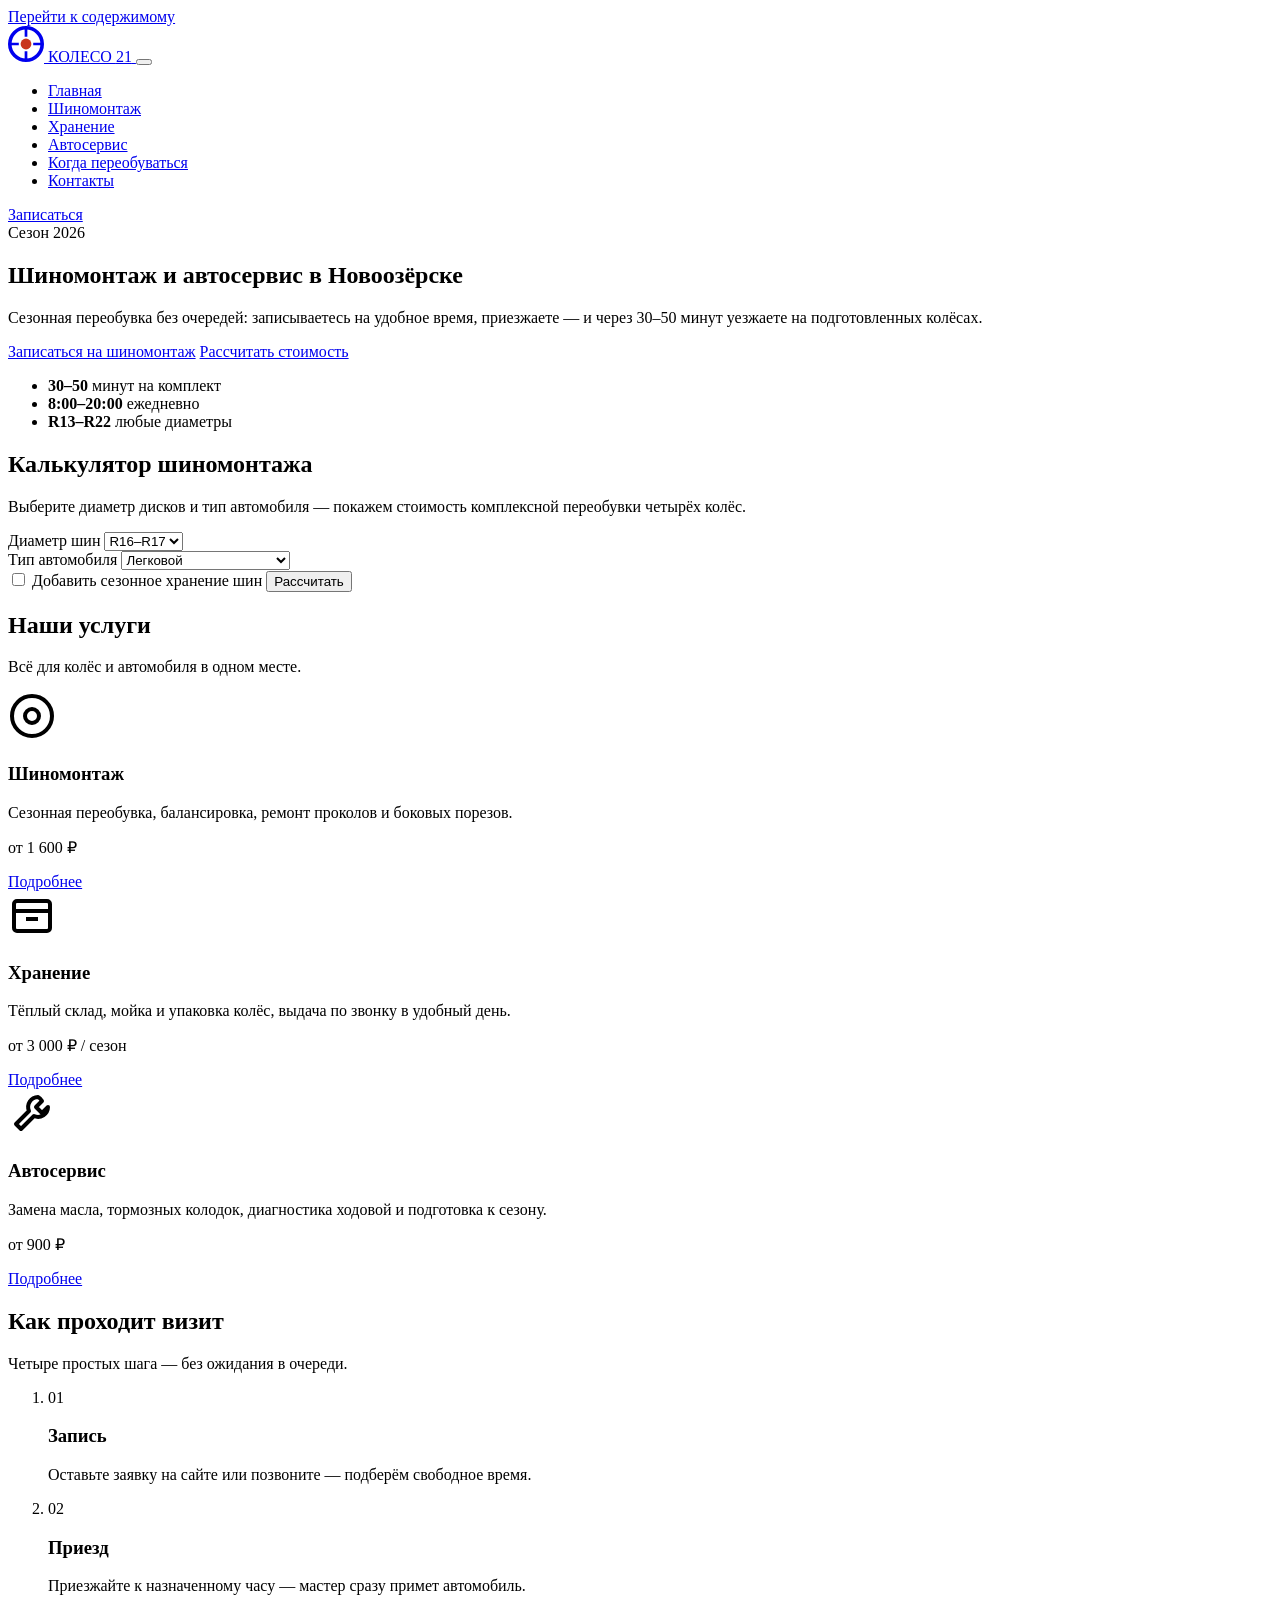
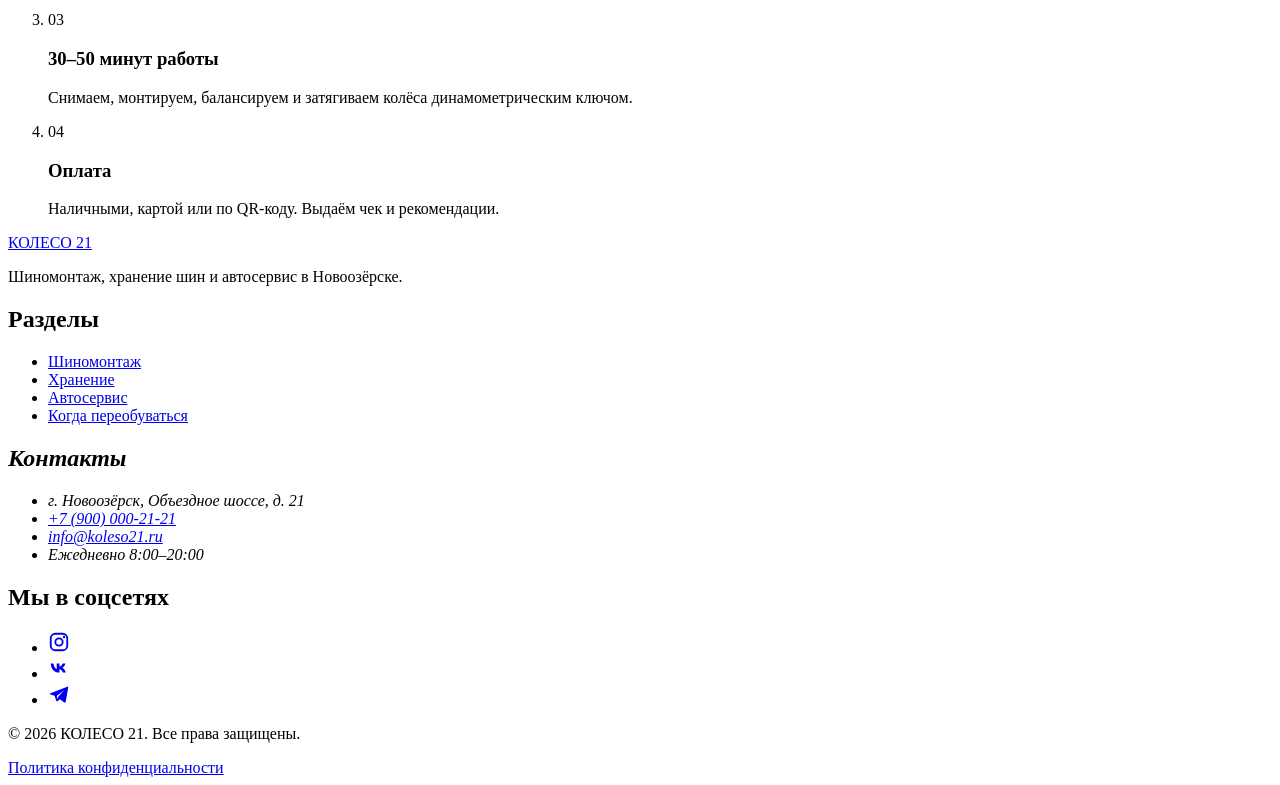
==== index.html @ c30027ce "create "Главная страница" - index.html (Ai + me)" ====
<!DOCTYPE html>
<!-- saved from url=(0051)https://website-project-plan-21.v0.build/index.html -->
<html lang="ru">
<head>
  <meta charset="UTF-8">
  <meta name="viewport" content="width=device-width, initial-scale=1">
  <title>КОЛЕСО 21 — шиномонтаж и автосервис в Новоозёрске</title>
  <meta name="description" content="Шиномонтаж, сезонное хранение шин и автосервис в Новоозёрске. Переобувка без очереди за 30–50 минут. Рассчитайте стоимость онлайн и запишитесь.">
  <meta name="theme-color" content="#1F2226">
  <link rel="icon" href="img/favicon.svg" type="image/svg+xml">
  <link rel="apple-touch-icon" href="img/favicon.svg">
  <meta property="og:type" content="website">
  <meta property="og:title" content="КОЛЕСО 21 — шиномонтаж и автосервис в Новоозёрске">
  <meta property="og:description" content="Сезонная переобувка без очереди, хранение шин и автосервис.">
  <meta property="og:locale" content="ru_RU">
  <meta property="og:image" content="img/og.jpg">

  <!-- Google Analytics 4: замените G-XXXXXXXXXX на реальный идентификатор -->
  <script async="" src="https://www.googletagmanager.com/gtag/js?id=G-XXXXXXXXXX"></script>
  <script>
    window.dataLayer = window.dataLayer || [];
    function gtag(){dataLayer.push(arguments);}
    gtag('js', new Date());
    gtag('config', 'G-XXXXXXXXXX');
  </script>

  <!-- Шрифты Oswald и Inter с кириллицей -->
  <link rel="preconnect" href="https://fonts.googleapis.com">
  <link rel="preconnect" href="https://fonts.gstatic.com" crossorigin>
  <link rel="stylesheet" href="https://fonts.googleapis.com/css2?family=Oswald:wght@500;600;700&family=Inter:wght@400;500;600&display=swap&subset=cyrillic">

  <!-- Твои локальные стили и скрипты -->
  <link rel="stylesheet" href="css/style.css">
  <script src="js/analytics.js" defer></script>
  <script src="js/main.js" defer></script>
</head>
<body>
  <a class="skip-link" href="index.html#main">Перейти к содержимому</a>

  <!-- ===== Шапка и меню ===== -->
  <header class="header">
    <div class="container header__inner">
      <a class="logo" href="index.html" aria-label="КОЛЕСО 21 — на главную">
        <svg class="logo__icon" viewBox="0 0 40 40" width="36" height="36" aria-hidden="true">
          <circle cx="20" cy="20" r="18" fill="none" stroke="currentColor" stroke-width="4"></circle>
          <circle cx="20" cy="20" r="6" fill="#C8361D"></circle>
          <path d="M20 2v10M20 28v10M2 20h10M28 20h10" stroke="currentColor" stroke-width="3"></path>
        </svg>
        <span class="logo__text">КОЛЕСО <span class="logo__accent">21</span></span>
      </a>

      <button class="burger" type="button" aria-expanded="false" aria-controls="main-nav" aria-label="Открыть меню">
        <span class="burger__line"></span>
        <span class="burger__line"></span>
        <span class="burger__line"></span>
      </button>

      <nav class="nav" id="main-nav" aria-label="Основное меню">
        <ul class="nav__list">
          <li><a class="nav__link is-active" href="index.html" aria-current="page">Главная</a></li>
          <li><a class="nav__link" href="tires.html">Шиномонтаж</a></li>
          <li><a class="nav__link" href="storage.html">Хранение</a></li>
          <li><a class="nav__link" href="services.html">Автосервис</a></li>
          <li><a class="nav__link" href="winter-tips.html">Когда переобуваться</a></li>
          <li><a class="nav__link" href="contacts.html">Контакты</a></li>
        </ul>
        <a class="btn btn--primary nav__cta" href="contacts.html#booking" data-event="contact_click" data-button-name="header_booking" data-page-section="header">Записаться</a>
      </nav>
    </div>
  </header>

  <main id="main">
    <!-- ===== Главный экран ===== -->
    <section class="hero" aria-labelledby="hero-title">
      <div class="hero__bg hero__bg--shadow" aria-hidden="true"></div>
      <div class="hero__bg hero__bg--overlay" aria-hidden="true"></div>
    <!-- <section class="hero" aria-labelledby="hero-title" style="background:
          linear-gradient(90deg, #1F2226 0%, #1F2226 35%, rgba(31,34,38,0.6) 60%, transparent 90%), 
          linear-gradient(100deg, rgba(31,34,38,.96) 0%, rgba(31,34,38,.85) 55%, rgba(200,54,29,.75) 100%), 
          repeating-linear-gradient(135deg, rgba(42,46,51,.6) 0 14px, rgba(31,34,38,.6) 14px 28px), 
          url('img/shadow.webp') right center / auto 100% no-repeat;"> -->
      <div class="container hero__inner">
        <span class="badge">Сезон 2026</span>
        <h1 class="hero__title" id="hero-title">Шиномонтаж и автосервис в Новоозёрске</h1>
        <p class="hero__lead">Сезонная переобувка без очередей: записываетесь на удобное время, приезжаете — и через 30–50 минут уезжаете на подготовленных колёсах.</p>
        <div class="hero__actions">
          <a class="btn btn--primary btn--lg" href="contacts.html#booking" data-event="cta_click" data-button-name="hero_booking" data-page-section="hero">Записаться на шиномонтаж</a>
          <a class="btn btn--ghost btn--lg" href="index.html#calculator" data-event="cta_click" data-button-name="hero_calc" data-page-section="hero">Рассчитать стоимость</a>
        </div>
        <ul class="hero__facts">
          <li><strong>30–50</strong> минут на комплект</li>
          <li><strong>8:00–20:00</strong> ежедневно</li>
          <li><strong>R13–R22</strong> любые диаметры</li>
        </ul>
      </div>
    </section>

    <!-- ===== Калькулятор ===== -->
    <section class="section section--gray" id="calculator" aria-labelledby="calc-title">
      <div class="container calc">
        <div class="calc__intro">
          <h2 class="section__title" id="calc-title">Калькулятор шиномонтажа</h2>
          <p class="section__lead">Выберите диаметр дисков и тип автомобиля — покажем стоимость комплексной переобувки четырёх колёс.</p>
        </div>

        <form class="calc__form card" id="calc-form" novalidate="">
          <div class="field">
            <label class="field__label" for="rim-size">Диаметр шин</label>
            <select class="field__control" id="rim-size" name="rim_size" required="">
              <option value="R13-R15">R13–R15</option>
              <option value="R16-R17" selected="">R16–R17</option>
              <option value="R18-R19">R18–R19</option>
              <option value="R20+">R20+</option>
            </select>
          </div>

          <div class="field">
            <label class="field__label" for="car-type">Тип автомобиля</label>
            <select class="field__control" id="car-type" name="car_type" required="">
              <option value="легковой" selected="">Легковой</option>
              <option value="кроссовер">Кроссовер</option>
              <option value="внедорожник">Внедорожник / минивэн</option>
            </select>
          </div>

          <label class="checkbox">
            <input class="checkbox__input" type="checkbox" id="add-storage" name="add_storage">
            <span class="checkbox__box" aria-hidden="true"></span>
            <span class="checkbox__text">Добавить сезонное хранение шин</span>
          </label>

          <button class="btn btn--primary btn--block" type="submit" data-event="tire_calc" data-button-name="calc_submit" data-page-section="calculator">Рассчитать</button>

          <div class="calc__result" id="calc-result" aria-live="polite" hidden="">
            <div class="calc__row">
              <span>Комплексный шиномонтаж</span>
              <strong class="calc__price" id="result-package">0 ₽</strong>
            </div>
            <div class="calc__row" id="result-storage-row" hidden="">
              <span>Хранение шин (сезон)</span>
              <strong class="calc__price" id="result-storage">0 ₽</strong>
            </div>
            <div class="calc__row calc__row--total">
              <span>Итого</span>
              <strong class="calc__price calc__price--total" id="result-total">0 ₽</strong>
            </div>
            <p class="calc__note">Цена ориентировочная, включает снятие, монтаж, балансировку и установку 4 колёс.</p>
            <a class="btn btn--primary btn--block" id="calc-book-btn" href="contacts.html#booking" style="margin-top: 16px;" data-event="cta_click" data-button-name="calc_booking" data-page-section="calculator">Записаться с этим расчётом</a>
          </div>
        </form>
      </div>
    </section>

    <!-- ===== Услуги ===== -->
    <section class="section" aria-labelledby="services-title">
      <div class="container">
        <h2 class="section__title" id="services-title">Наши услуги</h2>
        <p class="section__lead">Всё для колёс и автомобиля в одном месте.</p>

        <div class="grid grid--services">
          <article class="service-card card" data-event="service_view" data-service-name="Шиномонтаж" data-page-section="services">
            <svg class="service-card__icon" viewBox="0 0 48 48" width="48" height="48" aria-hidden="true">
              <circle cx="24" cy="24" r="20" fill="none" stroke="currentColor" stroke-width="4"></circle>
              <circle cx="24" cy="24" r="7" fill="none" stroke="currentColor" stroke-width="4"></circle>
            </svg>
            <h3 class="service-card__title">Шиномонтаж</h3>
            <p class="service-card__text">Сезонная переобувка, балансировка, ремонт проколов и боковых порезов.</p>
            <p class="service-card__price">от 1 600 ₽</p>
            <a class="btn btn--secondary" href="tires.html">Подробнее</a>
          </article>

          <article class="service-card card" data-event="service_view" data-service-name="Хранение" data-page-section="services">
            <svg class="service-card__icon" viewBox="0 0 48 48" width="48" height="48" aria-hidden="true">
              <rect x="6" y="10" width="36" height="30" rx="3" fill="none" stroke="currentColor" stroke-width="4"></rect>
              <path d="M6 20h36M18 28h12" stroke="currentColor" stroke-width="4"></path>
            </svg>
            <h3 class="service-card__title">Хранение</h3>
            <p class="service-card__text">Тёплый склад, мойка и упаковка колёс, выдача по звонку в удобный день.</p>
            <p class="service-card__price">от 3 000 ₽ / сезон</p>
            <a class="btn btn--secondary" href="storage.html">Подробнее</a>
          </article>

          <article class="service-card card" data-event="service_view" data-service-name="Автосервис" data-page-section="services">
            <svg class="service-card__icon" viewBox="0 0 48 48" width="48" height="48" aria-hidden="true">
              <path d="M30 8a10 10 0 0 0-9 14L8 35l5 5 13-13a10 10 0 0 0 14-9l-6 6-6-6 6-6a10 10 0 0 0-4-4z" fill="none" stroke="currentColor" stroke-width="4" stroke-linejoin="round"></path>
            </svg>
            <h3 class="service-card__title">Автосервис</h3>
            <p class="service-card__text">Замена масла, тормозных колодок, диагностика ходовой и подготовка к сезону.</p>
            <p class="service-card__price">от 900 ₽</p>
            <a class="btn btn--secondary" href="services.html">Подробнее</a>
          </article>
        </div>
      </div>
    </section>

    <!-- ===== Как проходит визит ===== -->
    <section class="section section--dark" aria-labelledby="steps-title">
      <div class="container">
        <h2 class="section__title" id="steps-title">Как проходит визит</h2>
        <p class="section__lead">Четыре простых шага — без ожидания в очереди.</p>

        <ol class="grid grid--steps steps">
          <li class="step">
            <span class="step__num">01</span>
            <h3 class="step__title">Запись</h3>
            <p class="step__text">Оставьте заявку на сайте или позвоните — подберём свободное время.</p>
          </li>
          <li class="step">
            <span class="step__num">02</span>
            <h3 class="step__title">Приезд</h3>
            <p class="step__text">Приезжайте к назначенному часу — мастер сразу примет автомобиль.</p>
          </li>
          <li class="step">
            <span class="step__num">03</span>
            <h3 class="step__title">30–50 минут работы</h3>
            <p class="step__text">Снимаем, монтируем, балансируем и затягиваем колёса динамометрическим ключом.</p>
          </li>
          <li class="step">
            <span class="step__num">04</span>
            <h3 class="step__title">Оплата</h3>
            <p class="step__text">Наличными, картой или по QR-коду. Выдаём чек и рекомендации.</p>
          </li>
        </ol>
      </div>
    </section>
  </main>

  <!-- ===== Подвал ===== -->
  <footer class="footer">
    <div class="container footer__grid">
      <div class="footer__col">
        <a class="logo logo--light" href="index.html" aria-label="КОЛЕСО 21 — на главную">
          <span class="logo__text">КОЛЕСО <span class="logo__accent">21</span></span>
        </a>
        <p class="footer__about">Шиномонтаж, хранение шин и автосервис в Новоозёрске.</p>
      </div>

      <nav class="footer__col" aria-label="Навигация в подвале">
        <h2 class="footer__title">Разделы</h2>
        <ul class="footer__list">
          <li><a href="tires.html">Шиномонтаж</a></li>
          <li><a href="storage.html">Хранение</a></li>
          <li><a href="services.html">Автосервис</a></li>
          <li><a href="winter-tips.html">Когда переобуваться</a></li>
        </ul>
      </nav>

      <address class="footer__col">
        <h2 class="footer__title">Контакты</h2>
        <ul class="footer__list">
          <li>г. Новоозёрск, Объездное шоссе, д. 21</li>
          <li><a href="tel:+79000002121" data-event="contact_click" data-button-name="footer_phone" data-page-section="footer">+7 (900) 000-21-21</a></li>
          <li><a href="mailto:info@koleso21.ru">info@koleso21.ru</a></li>
          <li>Ежедневно 8:00–20:00</li>
        </ul>
      </address>

      <div class="footer__col">
        <h2 class="footer__title">Мы в соцсетях</h2>
        <ul class="socials">
          <li>
            <a class="socials__link" href="https://instagram.com/" target="_blank" rel="noopener noreferrer" data-event="social_click" data-network="instagram" data-page-section="footer" aria-label="Instagram">
              <svg viewBox="0 0 24 24" width="22" height="22" aria-hidden="true"><rect x="3" y="3" width="18" height="18" rx="5" fill="none" stroke="currentColor" stroke-width="2"></rect><circle cx="12" cy="12" r="4" fill="none" stroke="currentColor" stroke-width="2"></circle><circle cx="17.5" cy="6.5" r="1.3" fill="currentColor"></circle></svg>
            </a>
          </li>
          <li>
            <a class="socials__link" href="https://vk.com/" target="_blank" rel="noopener noreferrer" data-event="social_click" data-network="vk" data-page-section="footer" aria-label="ВКонтакте">
              <svg viewBox="0 0 24 24" width="22" height="22" aria-hidden="true"><path d="M3 7h3c.4 3.5 2 5.5 3.5 6V7h3v3.5c1.5-.2 3-2 3.5-3.5h3c-.5 2.2-2.2 4-3.4 4.8 1.2.6 3.1 2.2 3.9 5.2h-3.3c-.7-2-2.2-3.5-3.7-3.7V17H12c-5 0-8.6-3.5-9-10z" fill="currentColor"></path></svg>
            </a>
          </li>
          <li>
            <a class="socials__link" href="https://t.me/" target="_blank" rel="noopener noreferrer" data-event="social_click" data-network="telegram" data-page-section="footer" aria-label="Telegram">
              <svg viewBox="0 0 24 24" width="22" height="22" aria-hidden="true"><path d="M21 4 2.8 11.1c-1 .4-1 1.2-.2 1.5l4.6 1.4 1.8 5.4c.2.6.9.8 1.4.4l2.6-2.1 4.8 3.5c.6.4 1.4.1 1.5-.6L22 5.2c.2-.9-.4-1.5-1-1.2zM9.5 14.2l8-6.2-6.5 7.2-.3 2.8-1.2-3.8z" fill="currentColor"></path></svg>
            </a>
          </li>
        </ul>
      </div>
    </div>

    <div class="container footer__bottom">
      <p>© 2026 КОЛЕСО 21. Все права защищены.</p>
      <a href="privacy.html">Политика конфиденциальности</a>
    </div>
  </footer>


</body></html>
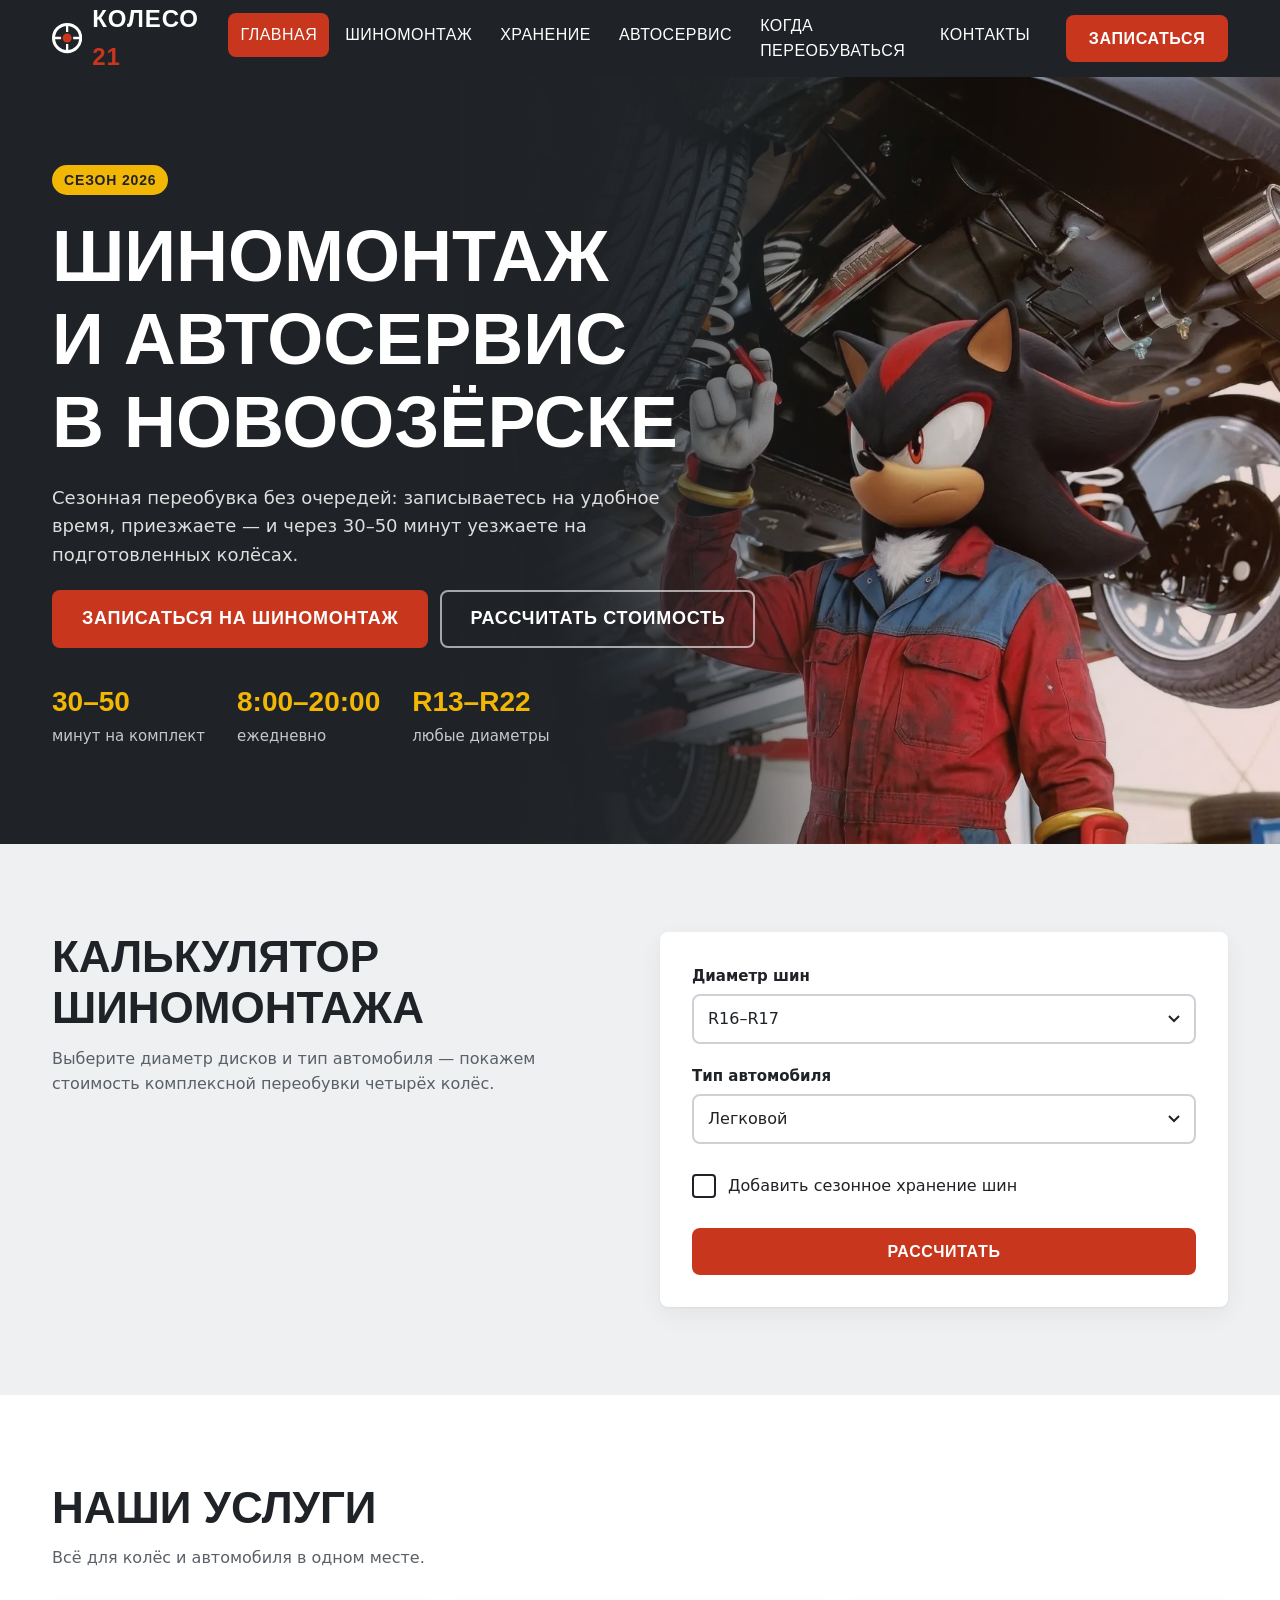
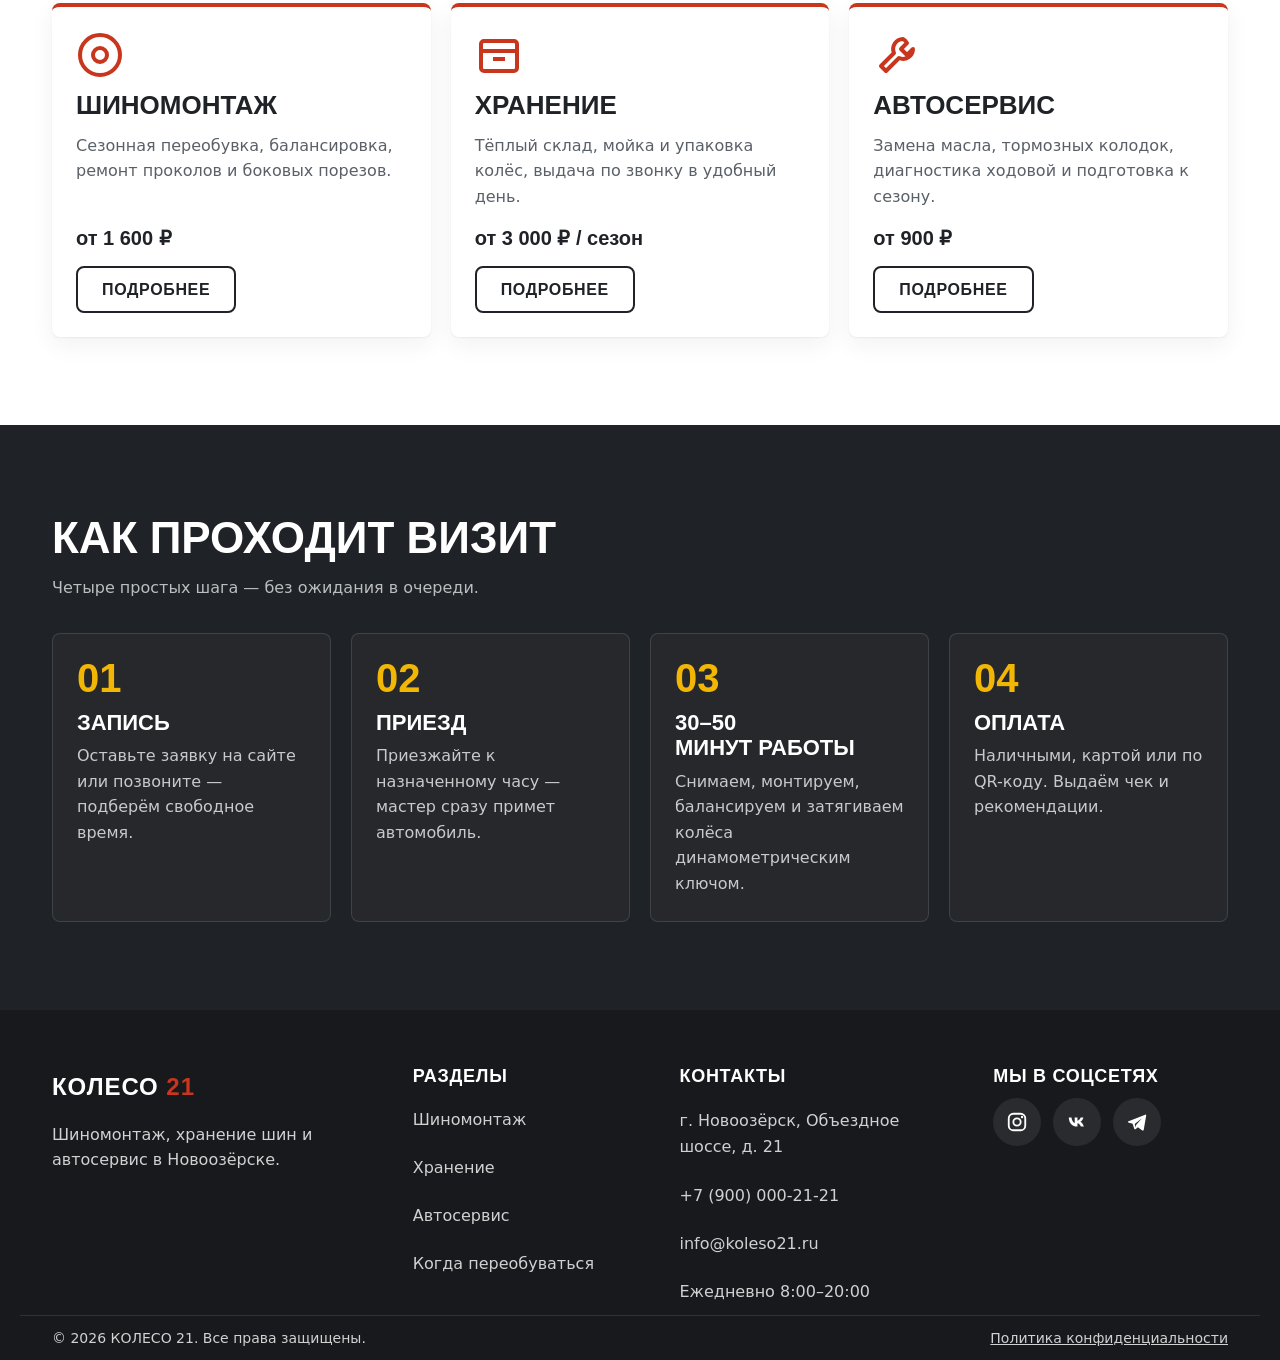
==== commit 6ebae961: "add G-XXXXXXXXXX" ====
--- a/index.html
+++ b/index.html
@@ -15,13 +15,13 @@
   <meta property="og:locale" content="ru_RU">
   <meta property="og:image" content="img/og.jpg">
 
-  <!-- Google Analytics 4: замените G-XXXXXXXXXX на реальный идентификатор -->
-  <script async="" src="https://www.googletagmanager.com/gtag/js?id=G-XXXXXXXXXX"></script>
+  <!-- Google Analytics 4: замените G-SKPXPFBT0C на реальный идентификатор -->
+  <script async="" src="https://www.googletagmanager.com/gtag/js?id=G-SKPXPFBT0C"></script>
   <script>
     window.dataLayer = window.dataLayer || [];
     function gtag(){dataLayer.push(arguments);}
     gtag('js', new Date());
-    gtag('config', 'G-XXXXXXXXXX');
+    gtag('config', 'G-SKPXPFBT0C');
   </script>
 
   <!-- Шрифты Oswald и Inter с кириллицей -->
--- a/css/style.css
+++ b/css/style.css
@@ -0,0 +1,310 @@
+/* ===== Дизайн-токены ===== */
+:root {
+  --c-red: #C8361D;
+  --c-red-dark: #A82C17;
+  --c-graphite: #1F2226;
+  --c-gray: #EEF0F2;
+  --c-yellow: #F2B705;
+  --c-white: #FFFFFF;
+  --c-muted: #5A6068;
+
+  --f-head: Oswald, "Arial Narrow", sans-serif;
+  --f-body: Inter, system-ui, Arial, sans-serif;
+
+  --radius: 8px;
+  --header-h: 72px;
+}
+
+/* ===== Сброс ===== */
+*, *::before, *::after { box-sizing: border-box; }
+html { scroll-behavior: smooth; scroll-padding-top: var(--header-h); }
+body {
+  margin: 0;
+  font-family: var(--f-body);
+  font-size: 16px;
+  line-height: 1.6;
+  color: var(--c-graphite);
+  background: var(--c-white);
+}
+body.is-locked { overflow: hidden; }
+h1, h2, h3 { font-family: var(--f-head); line-height: 1.15; margin: 0; text-wrap: balance; }
+p { margin: 0; }
+ul, ol { margin: 0; padding: 0; list-style: none; }
+a { color: inherit; }
+img, svg { display: block; max-width: 100%; }
+address { font-style: normal; }
+:focus-visible { outline: 3px solid var(--c-yellow); outline-offset: 2px; }
+
+.skip-link {
+  position: absolute; left: 8px; top: -60px; z-index: 100;
+  padding: 12px 16px; background: var(--c-yellow); color: var(--c-graphite); font-weight: 600;
+}
+.skip-link:focus { top: 8px; }
+
+.container { width: 100%; max-width: 1240px; margin: 0 auto; padding: 0 20px; }
+
+/* ===== Кнопки ===== */
+.btn {
+  display: inline-flex; align-items: center; justify-content: center; gap: 8px;
+  min-width: 44px; min-height: 44px; padding: 12px 24px;
+  font-family: var(--f-head); font-weight: 600; font-size: 16px; letter-spacing: .04em;
+  text-transform: uppercase; text-decoration: none; line-height: 1.2;
+  border: 2px solid transparent; border-radius: var(--radius); cursor: pointer;
+  transition: background-color .2s, color .2s, border-color .2s, transform .1s;
+}
+.btn:active { transform: translateY(1px); }
+.btn--primary { background: var(--c-red); color: var(--c-white); }
+.btn--primary:hover { background: var(--c-red-dark); }
+.btn--secondary { background: transparent; color: var(--c-graphite); border-color: var(--c-graphite); }
+.btn--secondary:hover { background: var(--c-graphite); color: var(--c-white); }
+.btn--ghost { background: transparent; color: var(--c-white); border-color: rgba(255,255,255,.6); }
+.btn--ghost:hover { background: var(--c-white); color: var(--c-graphite); }
+.btn--lg { min-height: 56px; padding: 16px 28px; font-size: 18px; }
+.btn--block { width: 100%; }
+
+.badge {
+  display: inline-block; padding: 4px 12px; border-radius: 999px;
+  background: var(--c-yellow); color: var(--c-graphite);
+  font-family: var(--f-head); font-weight: 600; font-size: 14px; text-transform: uppercase; letter-spacing: .06em;
+}
+
+.card { background: var(--c-white); border-radius: var(--radius); padding: 24px; box-shadow: 0 1px 2px rgba(31,34,38,.06), 0 8px 24px rgba(31,34,38,.06); }
+
+/* ===== Шапка ===== */
+.header { position: sticky; top: 0; z-index: 50; background: var(--c-graphite); color: var(--c-white); }
+.header__inner { display: flex; align-items: center; justify-content: space-between; min-height: var(--header-h); gap: 16px; }
+
+.logo { display: inline-flex; align-items: center; gap: 10px; min-height: 44px; text-decoration: none; color: var(--c-white); }
+.logo__text { font-family: var(--f-head); font-weight: 700; font-size: 24px; letter-spacing: .04em; }
+.logo__accent { color: var(--c-red); }
+
+.burger {
+  display: inline-flex; flex-direction: column; justify-content: center; align-items: center; gap: 5px;
+  width: 44px; height: 44px; padding: 0; background: transparent; border: 0; cursor: pointer; color: var(--c-white);
+}
+.burger__line { width: 24px; height: 2px; background: currentColor; transition: transform .2s, opacity .2s; }
+.burger[aria-expanded="true"] .burger__line:nth-child(1) { transform: translateY(7px) rotate(45deg); }
+.burger[aria-expanded="true"] .burger__line:nth-child(2) { opacity: 0; }
+.burger[aria-expanded="true"] .burger__line:nth-child(3) { transform: translateY(-7px) rotate(-45deg); }
+
+/* Мобильное меню: полноэкранная панель */
+.nav {
+  position: fixed; inset: var(--header-h) 0 0 0; z-index: 49;
+  display: flex; flex-direction: column; gap: 24px; padding: 24px 20px;
+  background: var(--c-graphite); overflow-y: auto;
+  transform: translateX(100%); visibility: hidden; transition: transform .25s, visibility .25s;
+}
+.nav.is-open { transform: none; visibility: visible; }
+.nav__list { display: flex; flex-direction: column; }
+.nav__link {
+  display: flex; align-items: center; min-height: 52px; padding: 0 4px;
+  font-family: var(--f-head); font-size: 22px; font-weight: 500; text-transform: uppercase; letter-spacing: .03em;
+  text-decoration: none; border-bottom: 1px solid rgba(255,255,255,.1);
+}
+.nav__link:hover { color: var(--c-yellow); }
+.nav__link.is-active { color: var(--c-red); }
+
+/* ===== Главный экран ===== */
+/* ===== Главный экран ===== */
+.hero {
+  color: var(--c-white);
+  position: relative;
+  isolation: isolate;
+  overflow: hidden;
+}
+
+.hero__bg {
+  position: absolute;
+  inset: 0;
+  pointer-events: none;
+}
+
+/* Градиенты — нижний слой */
+.hero__bg--overlay {
+  z-index: -2;
+  background:
+    linear-gradient(
+      90deg,
+      #1F2226 0%,
+      #1F2226 35%,
+      rgba(31, 34, 38, 0.6) 60%,
+      transparent 90%
+    ),
+    linear-gradient(
+      100deg,
+      rgba(31, 34, 38, 0.96) 0%,
+      rgba(31, 34, 38, 0.85) 55%,
+      rgba(200, 54, 29, 0.75) 100%
+    ),
+    repeating-linear-gradient(
+      135deg,
+      rgba(42, 46, 51, 0.6) 0 14px,
+      rgba(31, 34, 38, 0.6) 14px 28px
+    );
+}
+
+/* Картинка ежа — верхний слой */
+.hero__bg--shadow {
+  z-index: -1;
+  opacity: 0.8; /* прозрачность ежа */
+  background: url('../img/shadow.webp') right center / auto 100% no-repeat;
+}
+
+/* Контент поверх обоих слоёв */
+.hero > :not(.hero__bg) {
+  position: relative;
+  z-index: 1;
+}
+
+.hero__inner { display: flex; flex-direction: column; align-items: flex-start; gap: 20px; padding-top: 56px; padding-bottom: 64px; }
+.hero__title { font-size: clamp(36px, 8vw, 72px); font-weight: 700; text-transform: uppercase; max-width: 16ch; }
+.hero__lead { font-size: 18px; max-width: 56ch; color: rgba(255,255,255,.85); text-wrap: pretty; }
+.hero__actions { display: flex; flex-direction: column; gap: 12px; width: 100%; }
+.hero__facts { display: flex; flex-wrap: wrap; gap: 12px 32px; margin-top: 12px; color: rgba(255,255,255,.75); font-size: 15px; }
+.hero__facts strong { display: block; font-family: var(--f-head); font-size: 28px; color: var(--c-yellow); font-weight: 600; }
+
+/* ===== Секции ===== */
+.section { padding: 64px 0; }
+.section--gray { background: var(--c-gray); }
+.section--dark { background: var(--c-graphite); color: var(--c-white); }
+.section__title { font-size: clamp(28px, 5vw, 44px); font-weight: 600; text-transform: uppercase; }
+.section__lead { margin-top: 12px; margin-bottom: 32px; color: var(--c-muted); max-width: 60ch; }
+.section--dark .section__lead { color: rgba(255,255,255,.7); }
+
+/* ===== Сетки: 1 колонка (375), 2 (768), 3–4 (1280) ===== */
+.grid { display: grid; grid-template-columns: 1fr; gap: 20px; }
+
+/* ===== Калькулятор ===== */
+.calc { display: flex; flex-direction: column; gap: 24px; }
+.calc__intro .section__lead { margin-bottom: 0; }
+.calc__form { display: flex; flex-direction: column; gap: 20px; }
+.field { display: flex; flex-direction: column; gap: 6px; }
+.field__label { font-weight: 600; font-size: 15px; }
+.field__control {
+  min-height: 48px; padding: 10px 40px 10px 14px; font: inherit; font-size: 16px; color: var(--c-graphite);
+  background: var(--c-white) url("data:image/svg+xml,%3Csvg xmlns='http://www.w3.org/2000/svg' width='12' height='8'%3E%3Cpath d='M1 1l5 5 5-5' fill='none' stroke='%231F2226' stroke-width='2'/%3E%3C/svg%3E") no-repeat right 14px center;
+  border: 2px solid #CDD1D6; border-radius: var(--radius); appearance: none; cursor: pointer;
+}
+.field__control:hover { border-color: var(--c-graphite); }
+
+.checkbox { display: flex; align-items: center; gap: 12px; min-height: 44px; cursor: pointer; }
+.checkbox__input { position: absolute; opacity: 0; width: 1px; height: 1px; }
+.checkbox__box {
+  flex: none; width: 24px; height: 24px; border: 2px solid var(--c-graphite); border-radius: 4px; background: var(--c-white);
+  display: grid; place-items: center; transition: background-color .15s;
+}
+.checkbox__input:checked + .checkbox__box { background: var(--c-red); border-color: var(--c-red); }
+.checkbox__input:checked + .checkbox__box::after {
+  content: ""; width: 6px; height: 12px; border: solid var(--c-white); border-width: 0 3px 3px 0; transform: translateY(-2px) rotate(45deg);
+}
+.checkbox__input:focus-visible + .checkbox__box { outline: 3px solid var(--c-yellow); outline-offset: 2px; }
+
+.calc__result { display: flex; flex-direction: column; gap: 10px; padding-top: 20px; border-top: 2px dashed #CDD1D6; }
+.calc__result[hidden], .calc__row[hidden] { display: none; }
+.calc__row { display: flex; justify-content: space-between; align-items: baseline; gap: 16px; }
+.calc__price { font-family: var(--f-head); font-size: 22px; font-weight: 600; white-space: nowrap; }
+.calc__row--total { padding-top: 10px; border-top: 1px solid #E0E3E7; }
+.calc__price--total { font-size: 32px; color: var(--c-red); }
+.calc__note { font-size: 14px; color: var(--c-muted); }
+
+/* ===== Карточки услуг ===== */
+.service-card { display: flex; flex-direction: column; align-items: flex-start; gap: 12px; cursor: pointer; border-top: 4px solid var(--c-red); transition: transform .2s, box-shadow .2s; }
+.service-card:hover { transform: translateY(-3px); box-shadow: 0 12px 32px rgba(31,34,38,.12); }
+.service-card__icon { color: var(--c-red); }
+.service-card__title { font-size: 26px; font-weight: 600; text-transform: uppercase; }
+.service-card__text { color: var(--c-muted); flex: 1; }
+.service-card__price { font-family: var(--f-head); font-size: 20px; font-weight: 600; }
+
+/* ===== Шаги визита ===== */
+.step { padding: 24px; border: 1px solid rgba(255,255,255,.12); border-radius: var(--radius); background: rgba(255,255,255,.03); }
+.step__num { display: block; font-family: var(--f-head); font-size: 40px; font-weight: 700; color: var(--c-yellow); line-height: 1; margin-bottom: 12px; }
+.step__title { font-size: 22px; font-weight: 600; text-transform: uppercase; margin-bottom: 8px; }
+.step__text { color: rgba(255,255,255,.75); }
+
+/* ===== Подвал ===== */
+.footer { background: #17191C; color: rgba(255,255,255,.8); padding-top: 56px; }
+.footer__grid { display: grid; grid-template-columns: 1fr; gap: 32px; padding-bottom: 40px; }
+.footer__about { margin-top: 12px; max-width: 32ch; }
+.footer__title { font-size: 18px; font-weight: 600; text-transform: uppercase; color: var(--c-white); margin-bottom: 12px; letter-spacing: .04em; }
+.footer__list { display: flex; flex-direction: column; gap: 4px; }
+.footer__list a { display: inline-flex; align-items: center; min-height: 44px; text-decoration: none; }
+.footer__list a:hover { color: var(--c-yellow); }
+.footer__list li:not(:has(a)) { padding: 10px 0; }
+.socials { display: flex; gap: 12px; }
+.socials__link {
+  display: grid; place-items: center; width: 48px; height: 48px; border-radius: 50%;
+  background: rgba(255,255,255,.08); color: var(--c-white); transition: background-color .2s;
+}
+.socials__link:hover { background: var(--c-red); }
+.footer__bottom {
+  display: flex; flex-direction: column; gap: 8px; padding-top: 16px; padding-bottom: 24px;
+  border-top: 1px solid rgba(255,255,255,.1); font-size: 14px;
+}
+.footer__bottom a { display: inline-flex; align-items: center; min-height: 44px; }
+
+/* ===== 768px: две колонки ===== */
+@media (min-width: 768px) {
+  .container { padding: 0 32px; }
+  .hero__inner { padding-top: 88px; padding-bottom: 96px; }
+  .hero__actions { flex-direction: row; width: auto; }
+  .section { padding: 88px 0; }
+  .grid--services, .grid--steps { grid-template-columns: repeat(2, 1fr); }
+  .calc { display: grid; grid-template-columns: repeat(2, 1fr); align-items: start; gap: 40px; }
+  .calc__form { padding: 32px; }
+  .footer__grid { grid-template-columns: repeat(2, 1fr); }
+  .footer__bottom { flex-direction: row; justify-content: space-between; align-items: center; }
+}
+
+/* ===== 1280px: три–четыре колонки, меню в строку ===== */
+@media (min-width: 1280px) {
+  .burger { display: none; }
+  .nav {
+    position: static; flex-direction: row; align-items: center; gap: 24px; padding: 0;
+    transform: none; visibility: visible; overflow: visible; background: transparent;
+  }
+  .nav__list { flex-direction: row; gap: 4px; }
+  .nav__link { min-height: 44px; padding: 0 12px; font-size: 16px; border-bottom: 0; border-radius: var(--radius); }
+  .nav__link.is-active { color: var(--c-white); background: var(--c-red); }
+  .grid--services { grid-template-columns: repeat(3, 1fr); }
+  .grid--steps { grid-template-columns: repeat(4, 1fr); }
+  .footer__grid { grid-template-columns: 1.4fr 1fr 1.2fr 1fr; }
+}
+
+@media (prefers-reduced-motion: reduce) {
+  *, *::before, *::after {
+    transition: none !important;
+    scroll-behavior: auto !important;
+  }
+}
+
+@media (max-width: 767px) {
+  /* Главная страница (Шэдоу) */
+  .hero .hero__bg--overlay {
+    z-index: -1; /* было -2 → теперь градиент ПОВЕРХ ежа */
+    background:
+      linear-gradient(
+        100deg,
+        rgba(31,34,38,.96) 0%,
+        rgba(31,34,38,.90) 55%,
+        rgba(200,54,29,.70) 100% /* .85 → .70, чтобы ёж проглядывал справа */
+      );
+  }
+
+  .hero .hero__bg--shadow {
+    z-index: -2; /* было -1 → теперь ёж ПОД градиентом */
+    background: url('../img/shadow.webp') right center / cover no-repeat;
+    opacity: 1;
+  }
+
+  /* Остальные страницы (Колесо) — оставьте как есть */
+  .page-head {
+    background:
+      linear-gradient(
+        100deg,
+        rgba(31,34,38,.96) 0%,
+        rgba(31,34,38,.90) 55%,
+        rgba(200,54,29,.85) 100%
+      ),
+      url('../img/wheel.webp') right center / cover no-repeat !important;
+  }
+}
